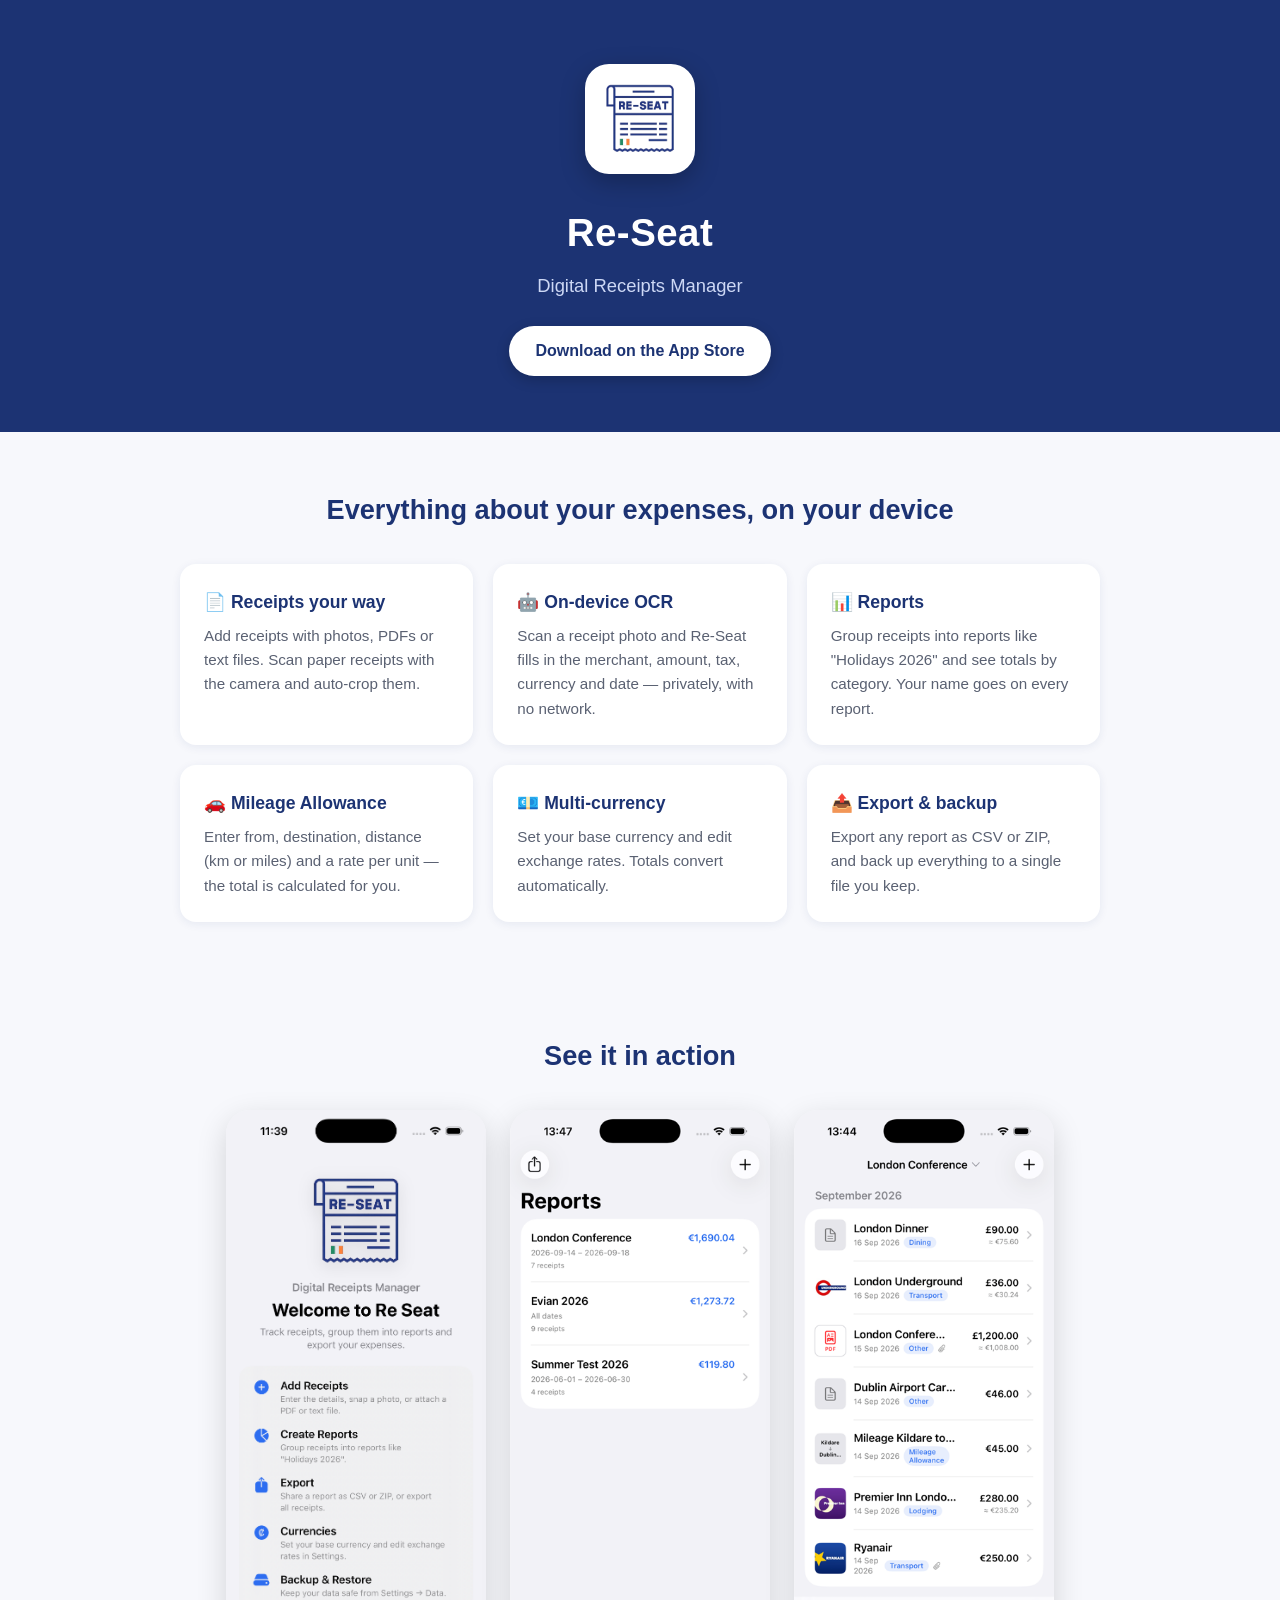
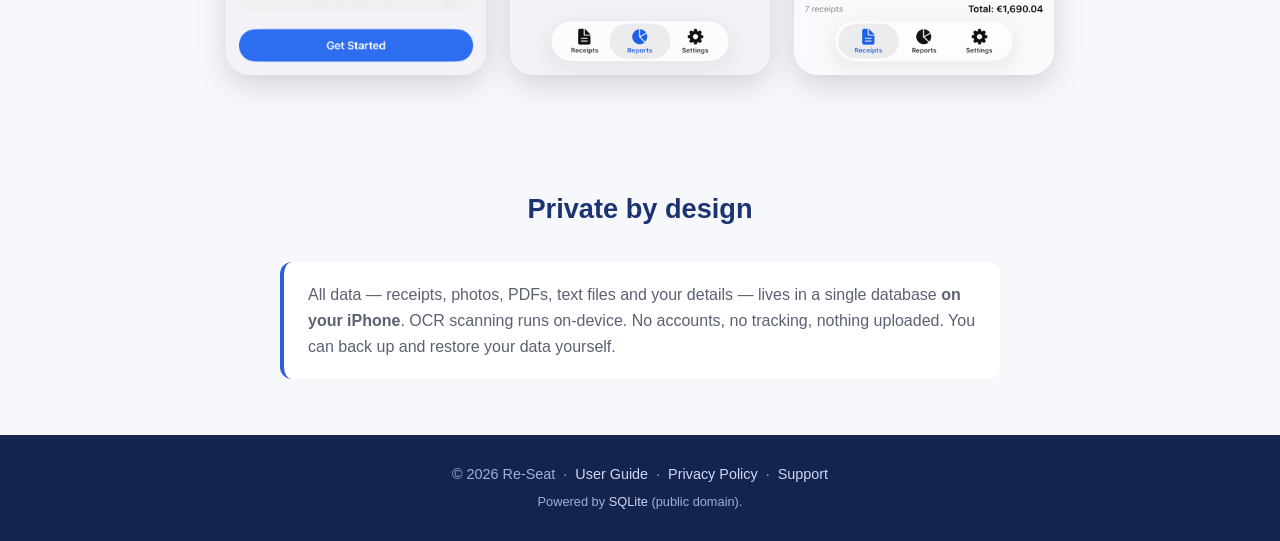
==== index.html @ e11b7a3d "Add SQLite acknowledgment" ====
<!DOCTYPE html>
<html lang="en">
<head>
  <meta charset="UTF-8">
  <meta name="viewport" content="width=device-width, initial-scale=1.0">
  <title>Re-Seat — Digital Receipts Manager</title>
  <meta name="description" content="Re-Seat is a private expense tracker. Store receipts with photos, PDFs and text files, group them into reports, track mileage, and export as CSV or ZIP. Everything stays on your device.">
  <link rel="stylesheet" href="assets/style.css">
</head>
<body>

<header>
  <div class="container">
    <img class="logo" src="assets/logo.png" alt="Re-Seat logo">
    <h1>Re-Seat</h1>
    <p class="tagline">Digital Receipts Manager</p>
    <a class="appstore" href="#">Download on the App Store</a>
  </div>
</header>

<section>
  <div class="container">
    <h2>Everything about your expenses, on your device</h2>
    <div class="features">
      <div class="feature">
        <h3>📄 Receipts your way</h3>
        <p>Add receipts with photos, PDFs or text files. Scan paper receipts with the camera and auto-crop them.</p>
      </div>
      <div class="feature">
        <h3>🤖 On-device OCR</h3>
        <p>Scan a receipt photo and Re-Seat fills in the merchant, amount, tax, currency and date — privately, with no network.</p>
      </div>
      <div class="feature">
        <h3>📊 Reports</h3>
        <p>Group receipts into reports like "Holidays 2026" and see totals by category. Your name goes on every report.</p>
      </div>
      <div class="feature">
        <h3>🚗 Mileage Allowance</h3>
        <p>Enter from, destination, distance (km or miles) and a rate per unit — the total is calculated for you.</p>
      </div>
      <div class="feature">
        <h3>💶 Multi-currency</h3>
        <p>Set your base currency and edit exchange rates. Totals convert automatically.</p>
      </div>
      <div class="feature">
        <h3>📤 Export &amp; backup</h3>
        <p>Export any report as CSV or ZIP, and back up everything to a single file you keep.</p>
      </div>
    </div>
  </div>
</section>

<section>
  <div class="container">
    <h2>See it in action</h2>
    <div class="screenshots">
      <img src="assets/screenshot-welcome.png" alt="Re-Seat welcome screen">
      <img src="assets/screenshot-receipts.png" alt="Re-Seat receipts list">
      <img src="assets/screenshot-third.png" alt="Re-Seat receipt details">
    </div>
  </div>
</section>

<section>
  <div class="container">
    <h2>Private by design</h2>
    <div class="privacynote">
      All data — receipts, photos, PDFs, text files and your details — lives in a single database
      <strong>on your iPhone</strong>. OCR scanning runs on-device. No accounts, no tracking,
      nothing uploaded. You can back up and restore your data yourself.
    </div>
  </div>
</section>

<footer>
  <div class="container">
    <p>&copy; 2026 Re-Seat &nbsp;·&nbsp; <a href="guide.html">User Guide</a> &nbsp;·&nbsp; <a href="privacy.html">Privacy Policy</a> &nbsp;·&nbsp; <a href="support.html">Support</a></p>
    <p style="margin-top:6px; font-size:.8rem;">Powered by <a href="https://sqlite.org">SQLite</a> (public domain).</p>
  </div>
</footer>

</body>
</html>
---- assets/style.css ----
:root {
  --navy: #1c3373;
  --navy-dark: #14244f;
  --accent: #2d5fd9;
  --bg: #f7f8fc;
  --text: #1c2130;
  --muted: #5a6172;
  --card: #ffffff;
}

* { margin: 0; padding: 0; box-sizing: border-box; }

body {
  font-family: -apple-system, BlinkMacSystemFont, "Segoe UI", Roboto, Helvetica, Arial, sans-serif;
  color: var(--text);
  background: var(--bg);
  line-height: 1.6;
}

a { color: var(--accent); text-decoration: none; }
a:hover { text-decoration: underline; }

.container { max-width: 960px; margin: 0 auto; padding: 0 20px; }

/* Header */
header {
  background: var(--navy);
  color: #fff;
  padding: 64px 0 56px;
  text-align: center;
}
header img.logo {
  width: 110px;
  height: 110px;
  border-radius: 24px;
  background: #ffffff;
  padding: 10px;
  box-shadow: 0 8px 24px rgba(0,0,0,.25);
  margin-bottom: 20px;
}
header h1 { font-size: 2.4rem; letter-spacing: .5px; }
header .tagline {
  margin-top: 8px;
  font-size: 1.15rem;
  color: #cdd8f5;
}
header .appstore {
  display: inline-block;
  margin-top: 26px;
  background: #fff;
  color: var(--navy);
  font-weight: 600;
  padding: 12px 26px;
  border-radius: 999px;
  box-shadow: 0 4px 14px rgba(0,0,0,.2);
}
header .appstore:hover { text-decoration: none; background: #eaf0ff; }

/* Sections */
section { padding: 56px 0; }
section h2 {
  text-align: center;
  font-size: 1.7rem;
  color: var(--navy);
  margin-bottom: 32px;
}

.features {
  display: grid;
  grid-template-columns: repeat(auto-fit, minmax(260px, 1fr));
  gap: 20px;
}
.feature {
  background: var(--card);
  border-radius: 16px;
  padding: 24px;
  box-shadow: 0 2px 10px rgba(28,51,115,.08);
}
.feature h3 { color: var(--navy); margin-bottom: 8px; font-size: 1.1rem; }
.feature p { color: var(--muted); font-size: .95rem; }

.screenshots {
  display: flex;
  flex-wrap: wrap;
  gap: 24px;
  justify-content: center;
}
.screenshots img {
  width: 260px;
  border-radius: 24px;
  box-shadow: 0 10px 30px rgba(0,0,0,.15);
}

.privacynote {
  background: var(--card);
  border-left: 4px solid var(--accent);
  border-radius: 12px;
  padding: 20px 24px;
  max-width: 720px;
  margin: 0 auto;
  color: var(--muted);
}

/* Footer */
footer {
  background: var(--navy-dark);
  color: #9fb0d8;
  text-align: center;
  padding: 28px 0;
  font-size: .9rem;
}
footer a { color: #cdd8f5; }

/* Simple pages (privacy / support) */
.page { padding: 48px 0 64px; }
.page .card {
  background: var(--card);
  border-radius: 16px;
  padding: 32px;
  box-shadow: 0 2px 10px rgba(28,51,115,.08);
}
.page h1 { color: var(--navy); margin-bottom: 16px; }
.page h2 { color: var(--navy); text-align: left; margin: 24px 0 10px; font-size: 1.25rem; }
.page p, .page li { color: var(--muted); margin-bottom: 10px; }
.page ul { padding-left: 22px; }
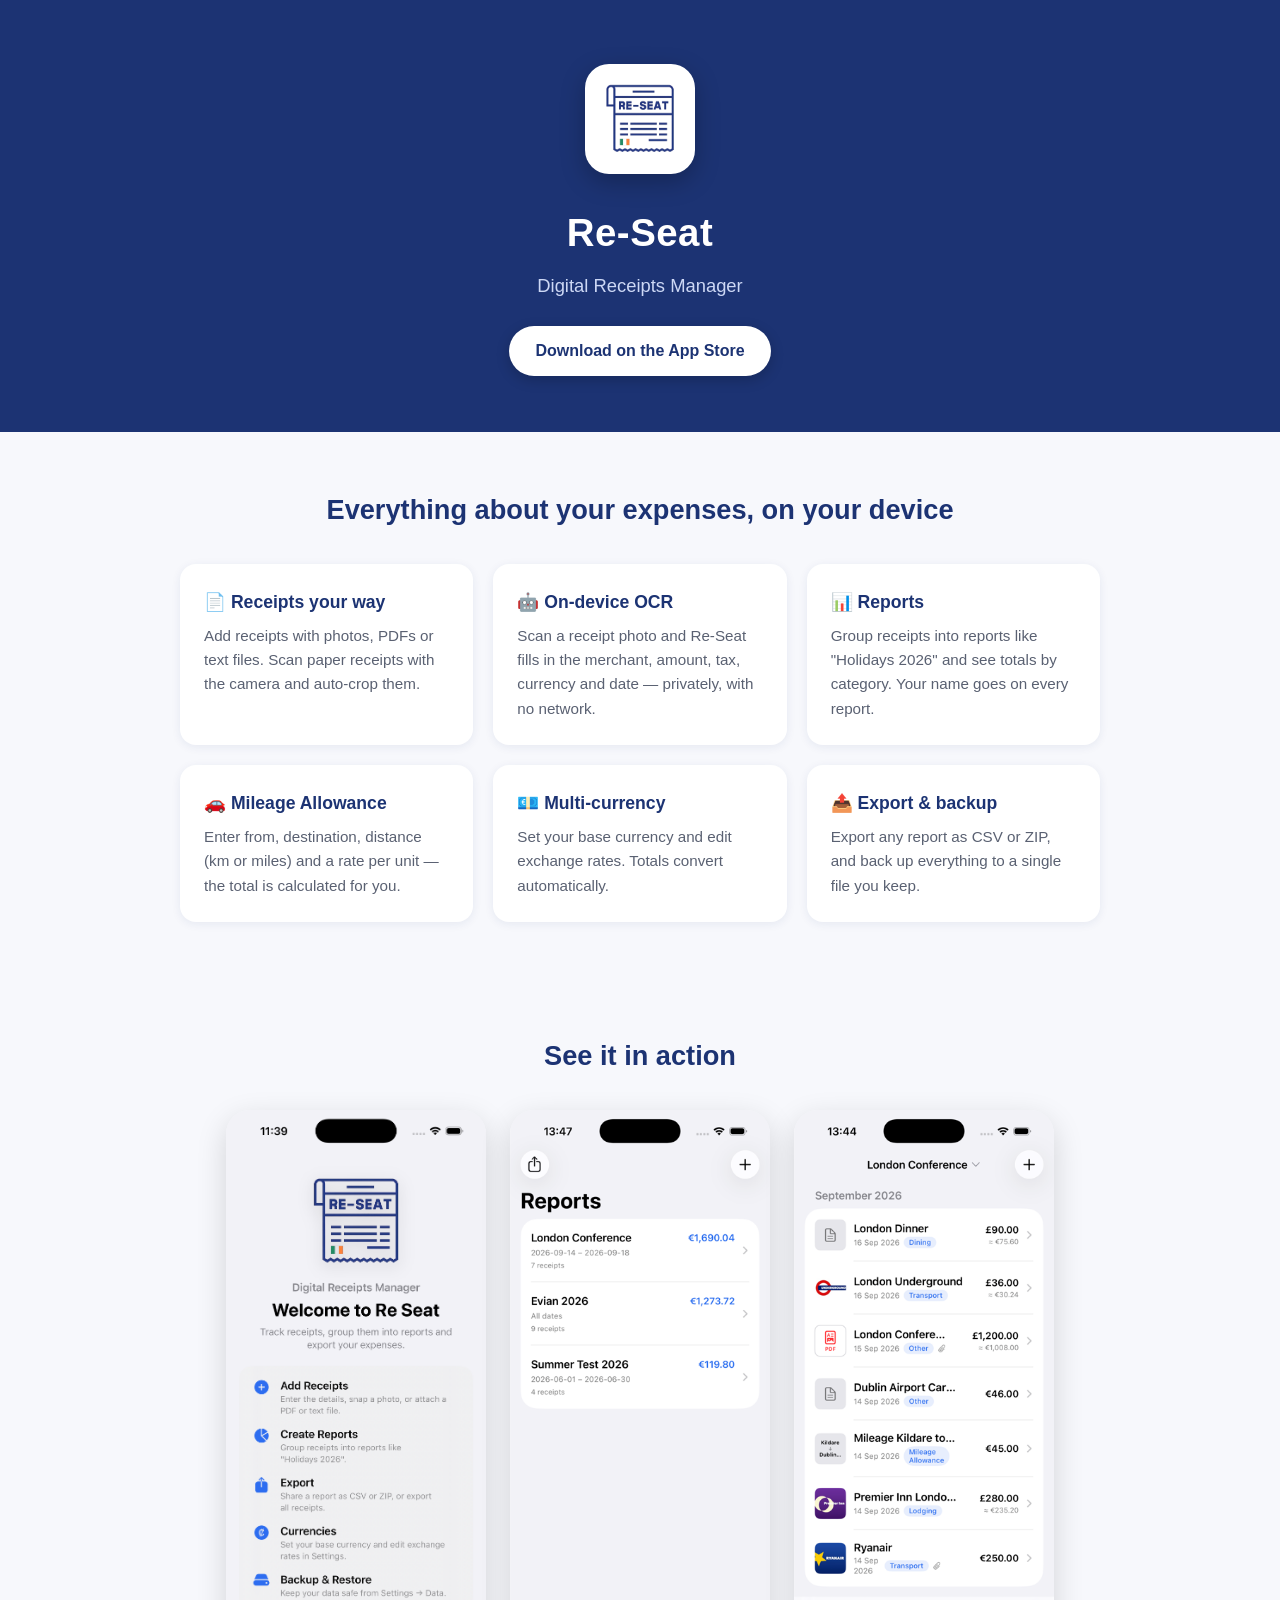
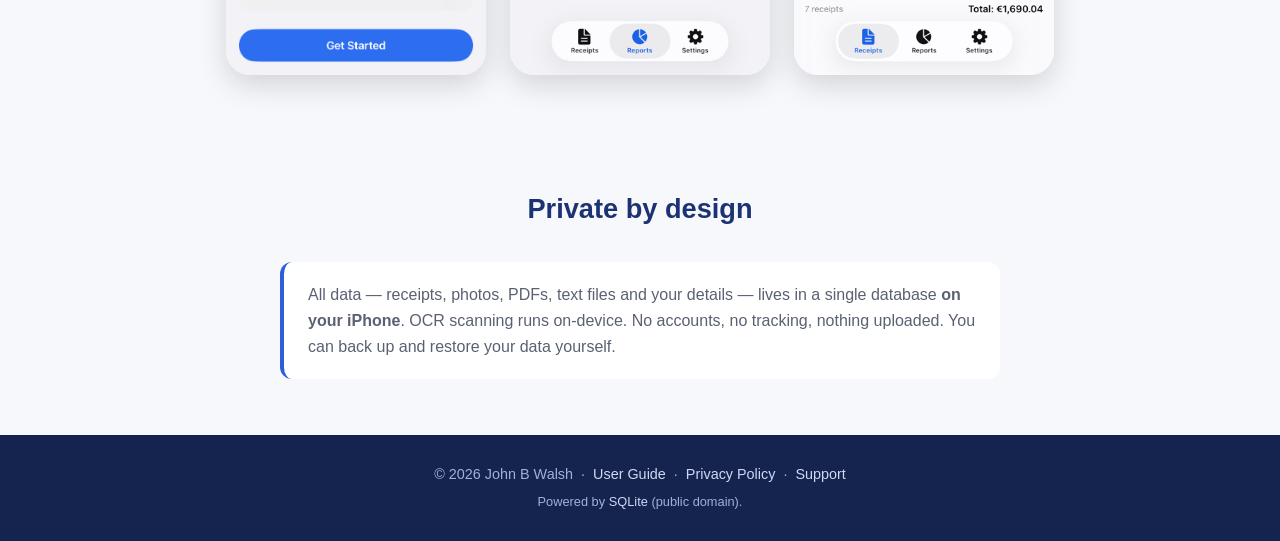
==== commit 90ba519e: "Copyright John B Walsh on website footer" ====
--- a/index.html
+++ b/index.html
@@ -74,7 +74,7 @@
 
 <footer>
   <div class="container">
-    <p>&copy; 2026 Re-Seat &nbsp;·&nbsp; <a href="guide.html">User Guide</a> &nbsp;·&nbsp; <a href="privacy.html">Privacy Policy</a> &nbsp;·&nbsp; <a href="support.html">Support</a></p>
+    <p>&copy; 2026 John B Walsh &nbsp;·&nbsp; <a href="guide.html">User Guide</a> &nbsp;·&nbsp; <a href="privacy.html">Privacy Policy</a> &nbsp;·&nbsp; <a href="support.html">Support</a></p>
     <p style="margin-top:6px; font-size:.8rem;">Powered by <a href="https://sqlite.org">SQLite</a> (public domain).</p>
   </div>
 </footer>
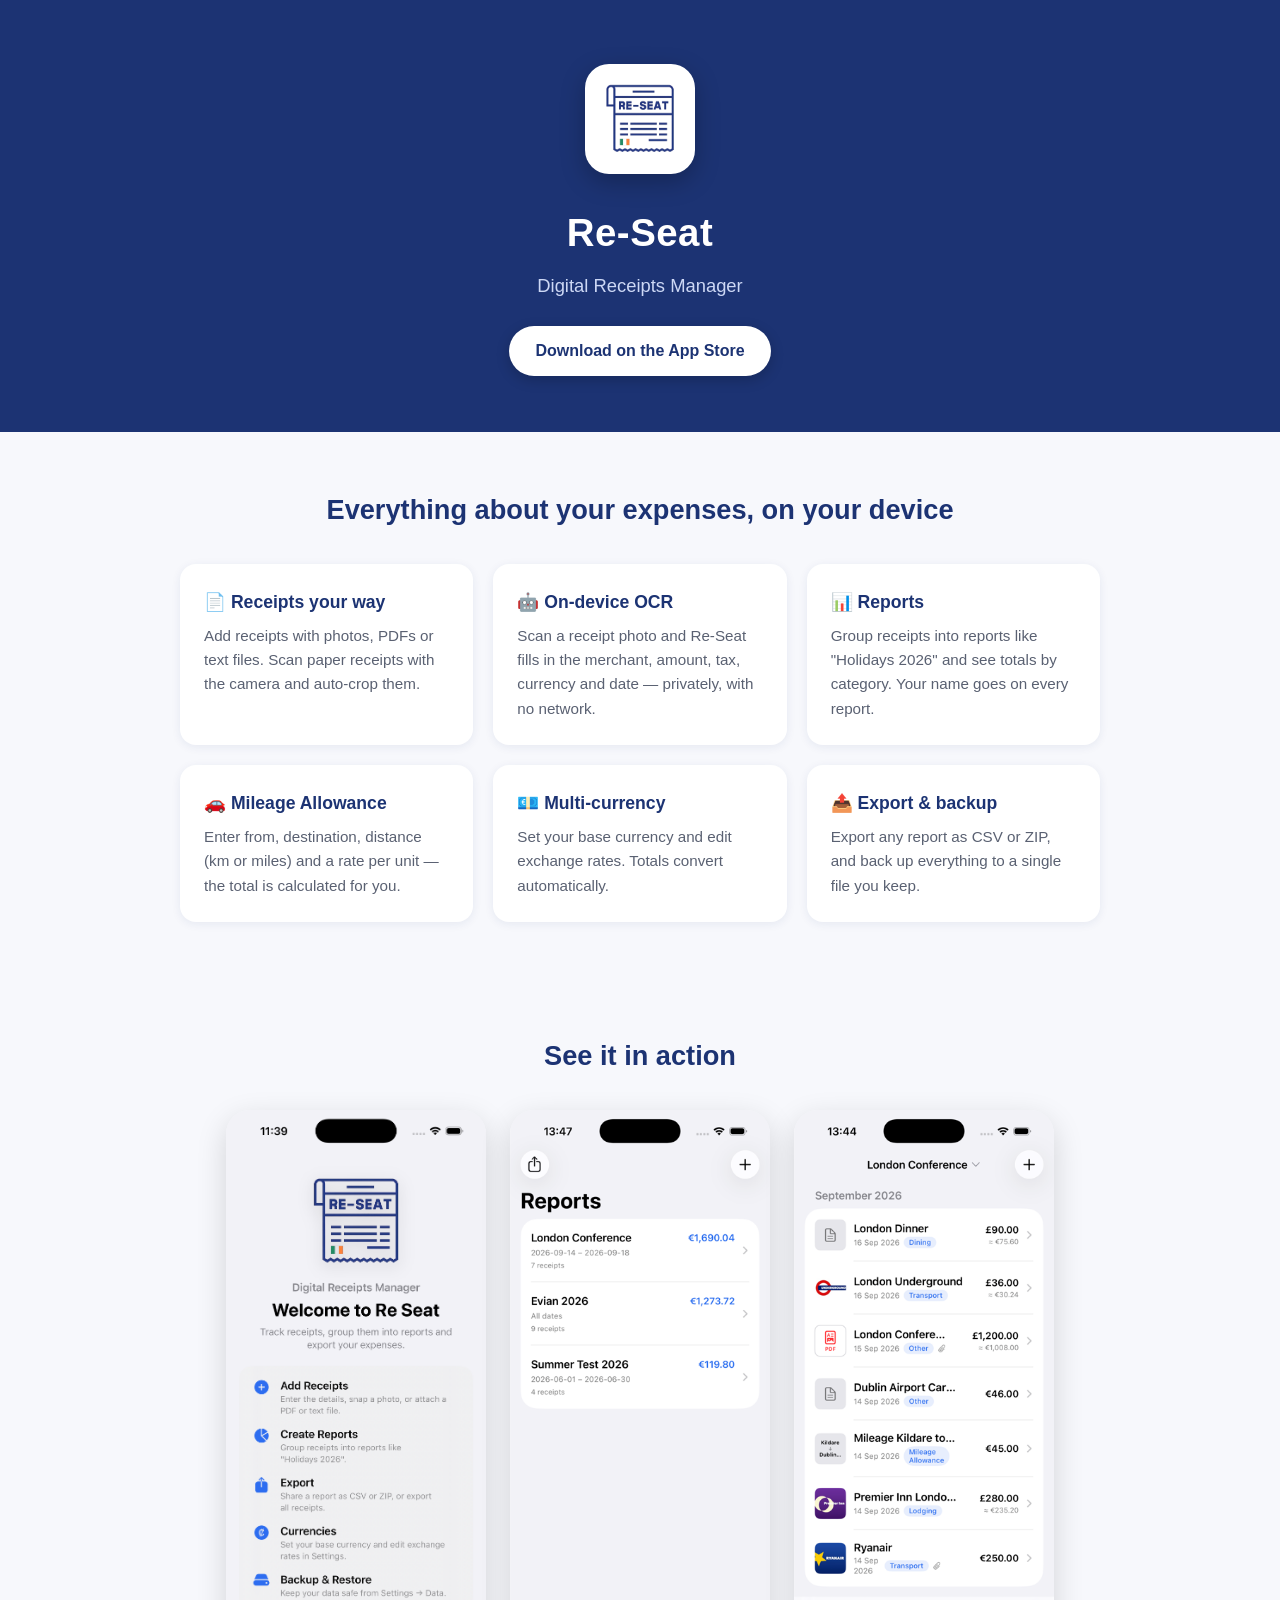
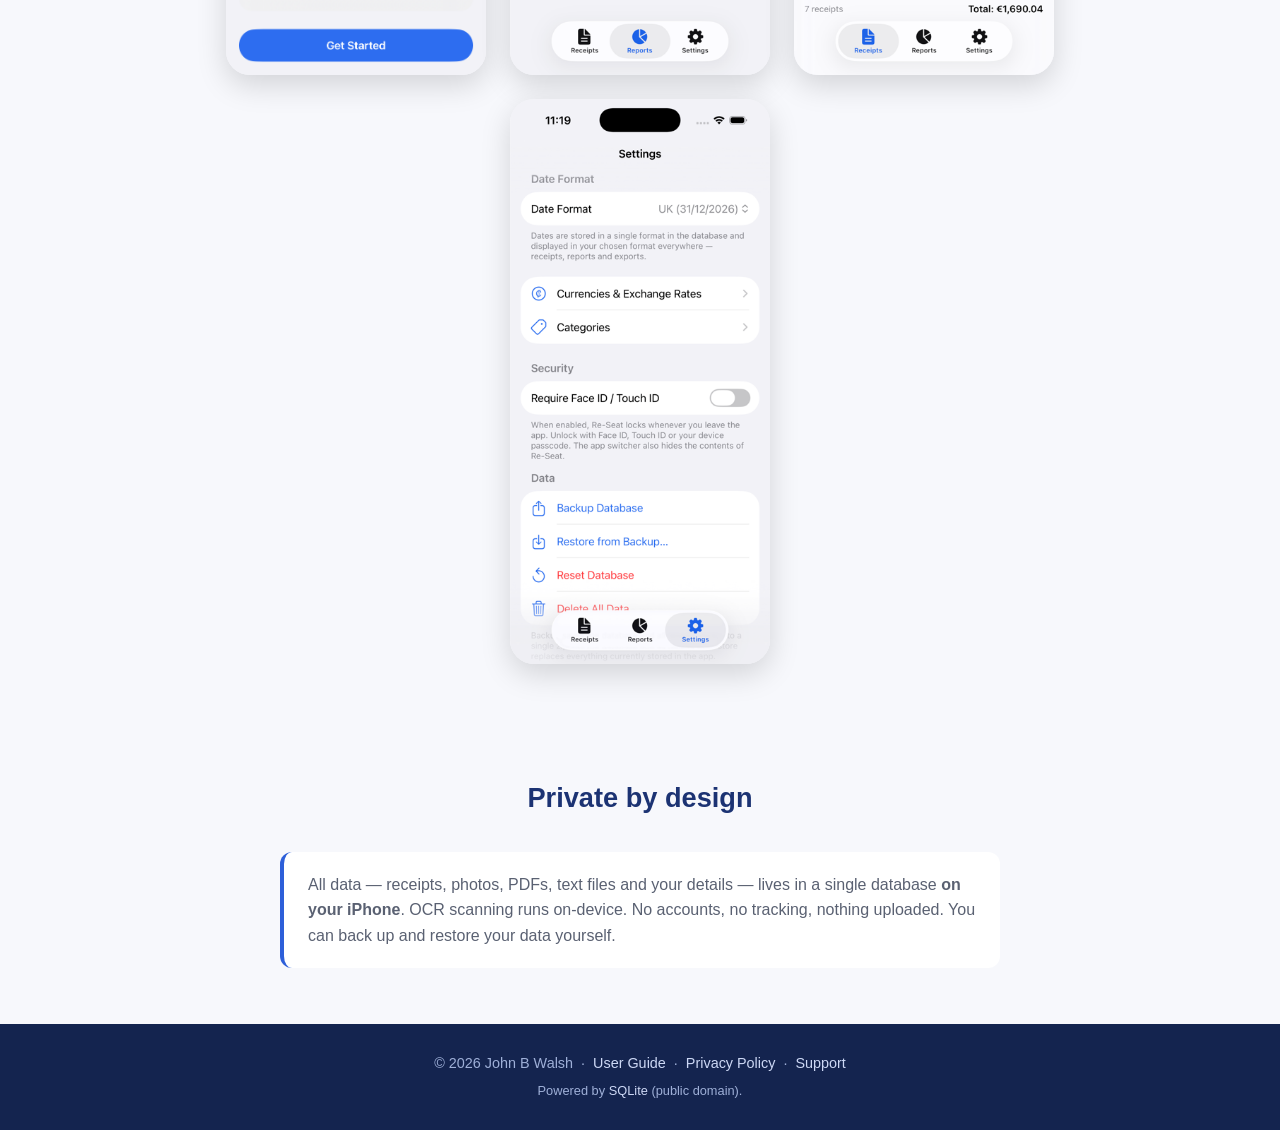
==== commit d6b30da7: "Add fourth screenshot to website" ====
--- a/index.html
+++ b/index.html
@@ -57,6 +57,7 @@
       <img src="assets/screenshot-welcome.png" alt="Re-Seat welcome screen">
       <img src="assets/screenshot-receipts.png" alt="Re-Seat receipts list">
       <img src="assets/screenshot-third.png" alt="Re-Seat receipt details">
+      <img src="assets/screenshot-fourth.png" alt="Re-Seat screen">
     </div>
   </div>
 </section>
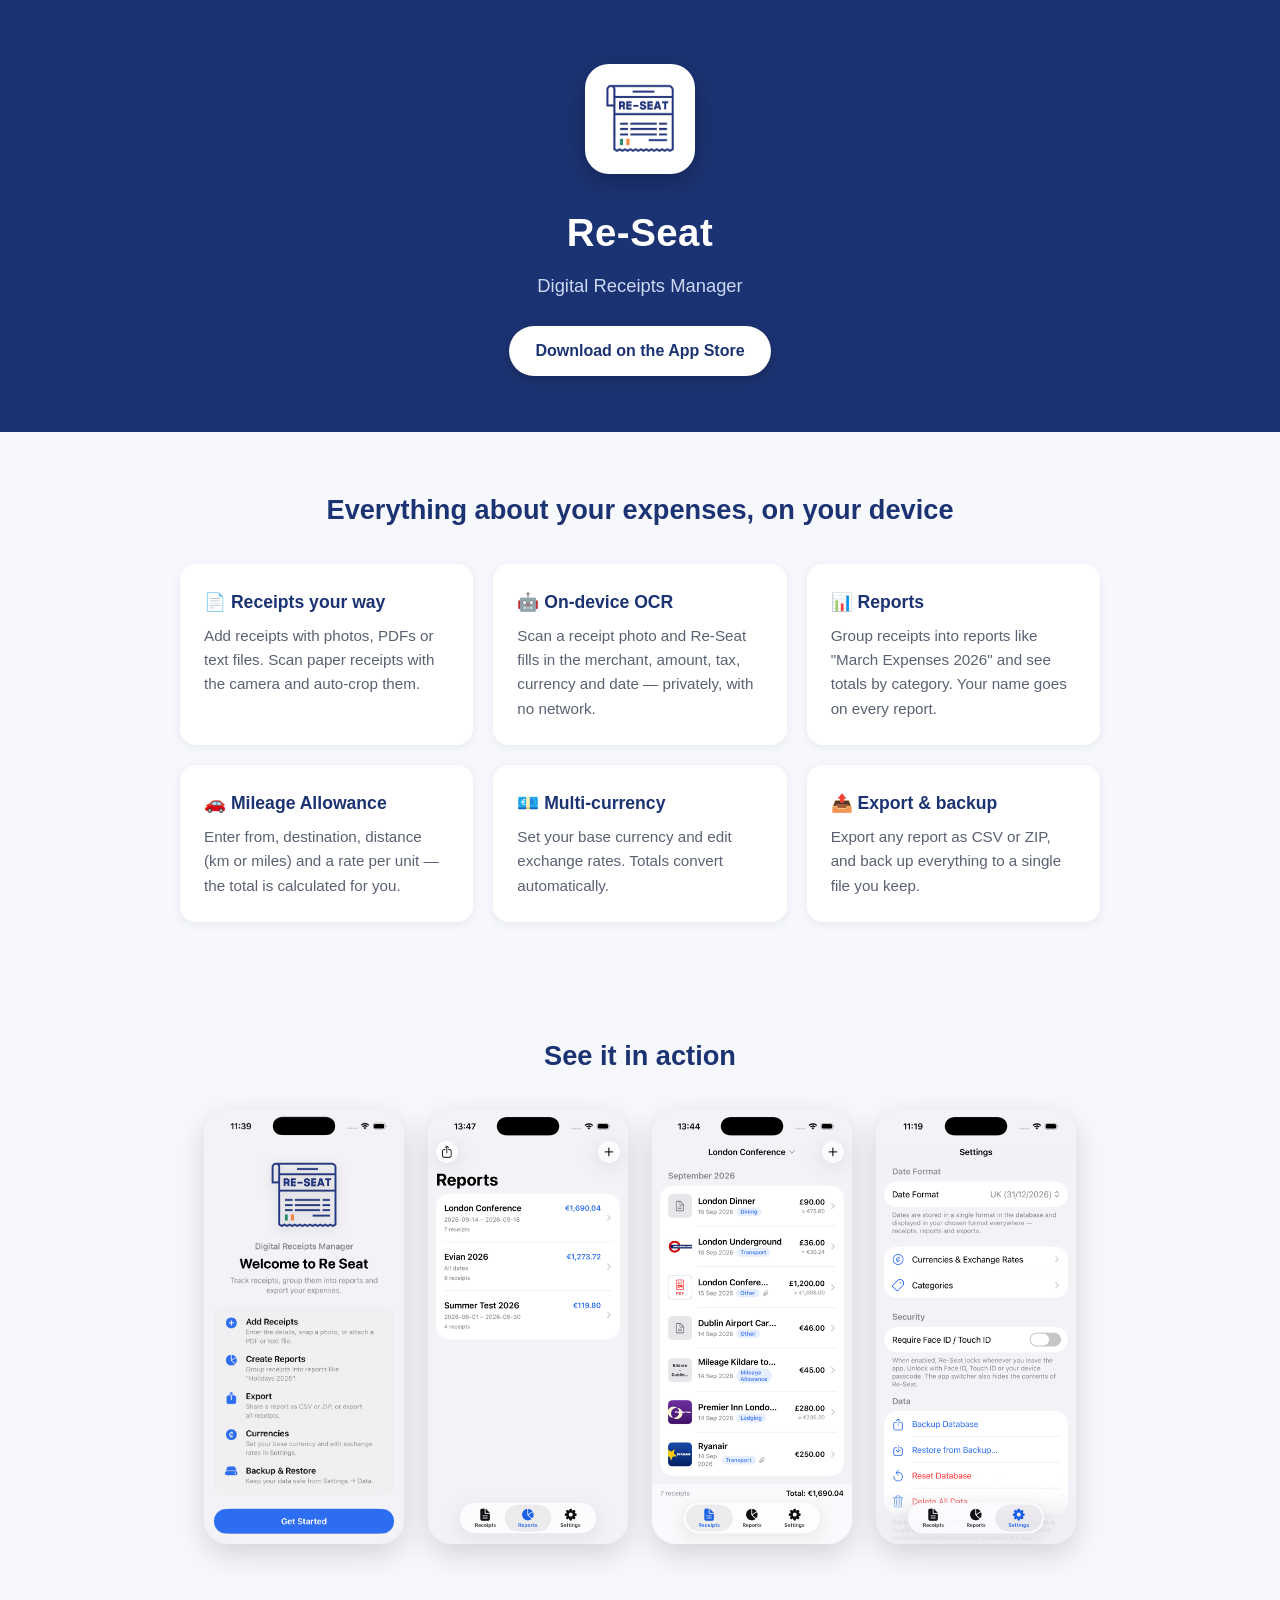
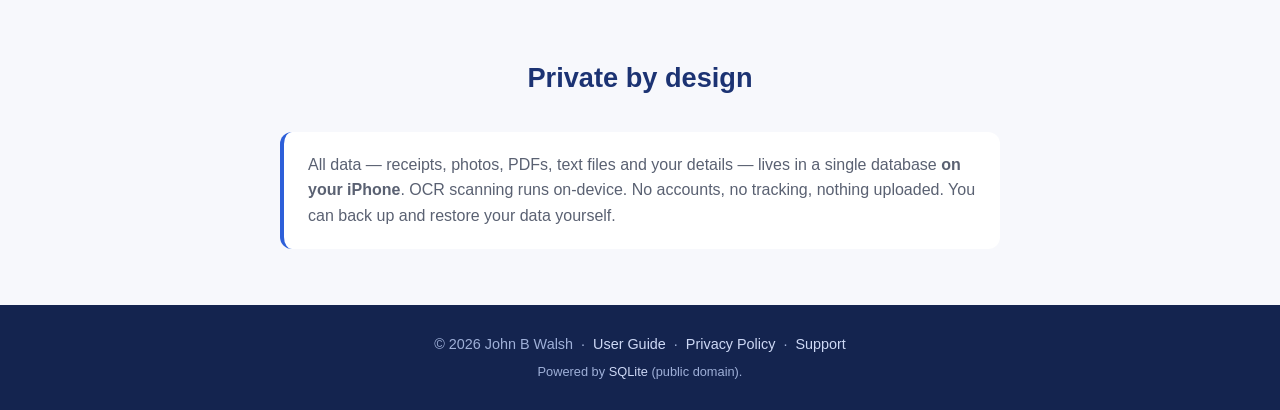
==== commit e036d314: "Update report example on website" ====
--- a/index.html
+++ b/index.html
@@ -32,7 +32,7 @@
       </div>
       <div class="feature">
         <h3>📊 Reports</h3>
-        <p>Group receipts into reports like "Holidays 2026" and see totals by category. Your name goes on every report.</p>
+        <p>Group receipts into reports like "March Expenses 2026" and see totals by category. Your name goes on every report.</p>
       </div>
       <div class="feature">
         <h3>🚗 Mileage Allowance</h3>
--- a/assets/style.css
+++ b/assets/style.css
@@ -86,7 +86,7 @@
   justify-content: center;
 }
 .screenshots img {
-  width: 260px;
+  width: 200px;
   border-radius: 24px;
   box-shadow: 0 10px 30px rgba(0,0,0,.15);
 }
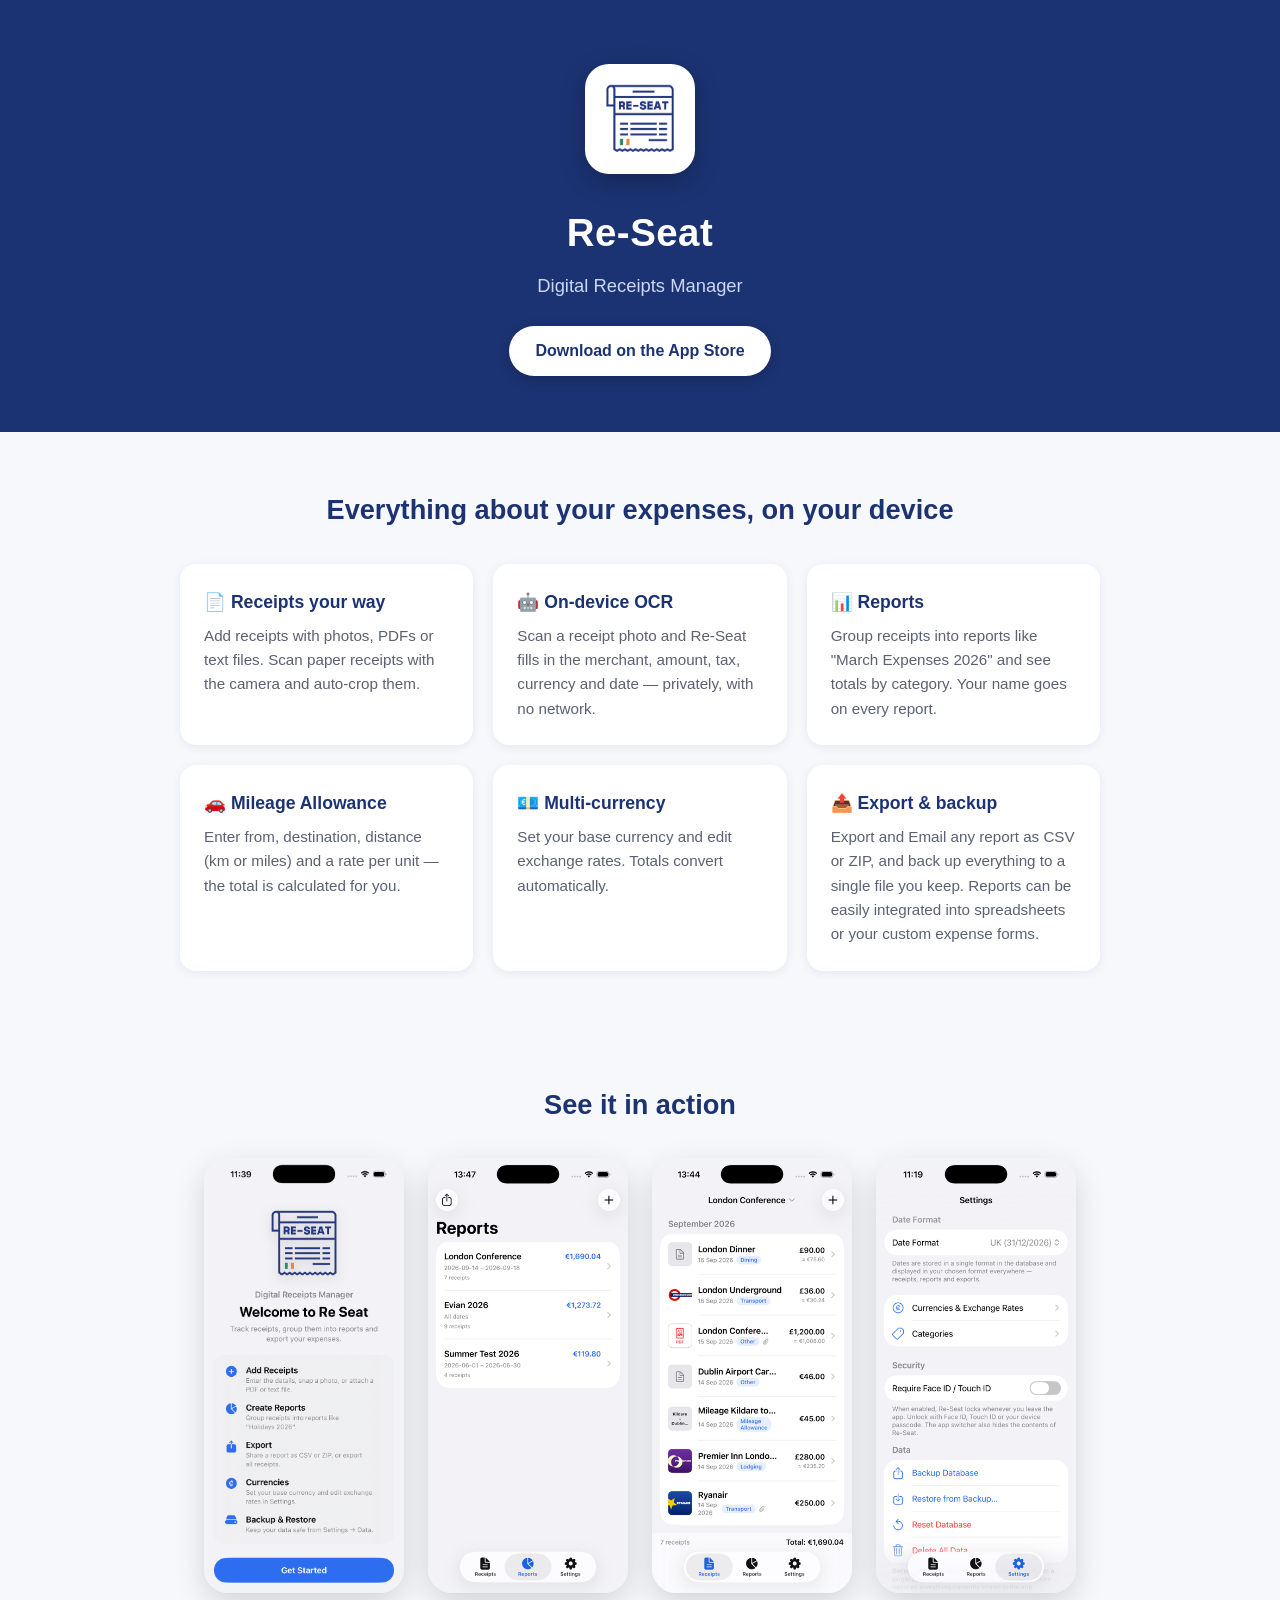
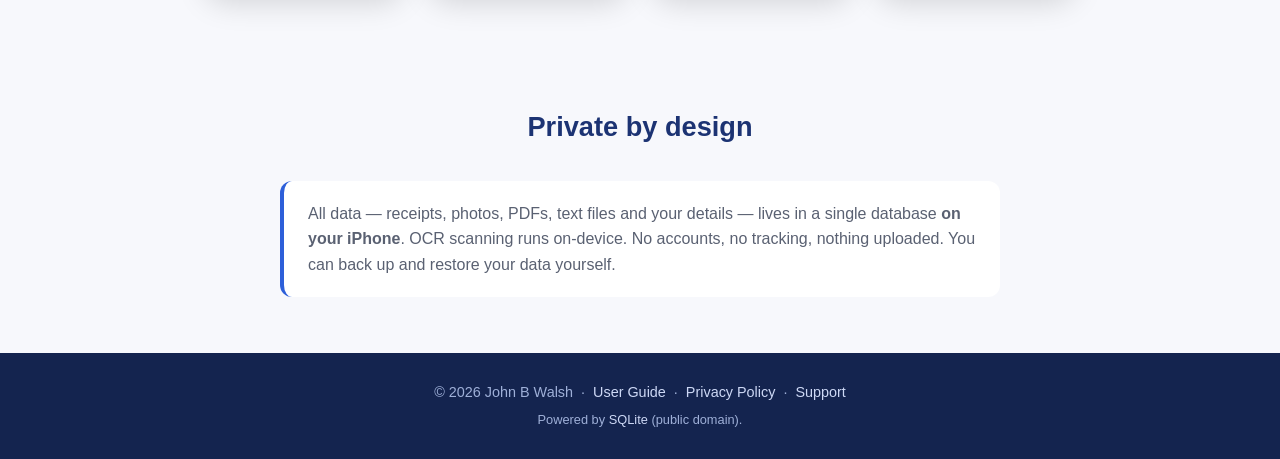
==== commit 4d53e676: "Update export feature copy on website" ====
--- a/index.html
+++ b/index.html
@@ -44,7 +44,7 @@
       </div>
       <div class="feature">
         <h3>📤 Export &amp; backup</h3>
-        <p>Export any report as CSV or ZIP, and back up everything to a single file you keep.</p>
+        <p>Export and Email any report as CSV or ZIP, and back up everything to a single file you keep. Reports can be easily integrated into spreadsheets or your custom expense forms.</p>
       </div>
     </div>
   </div>
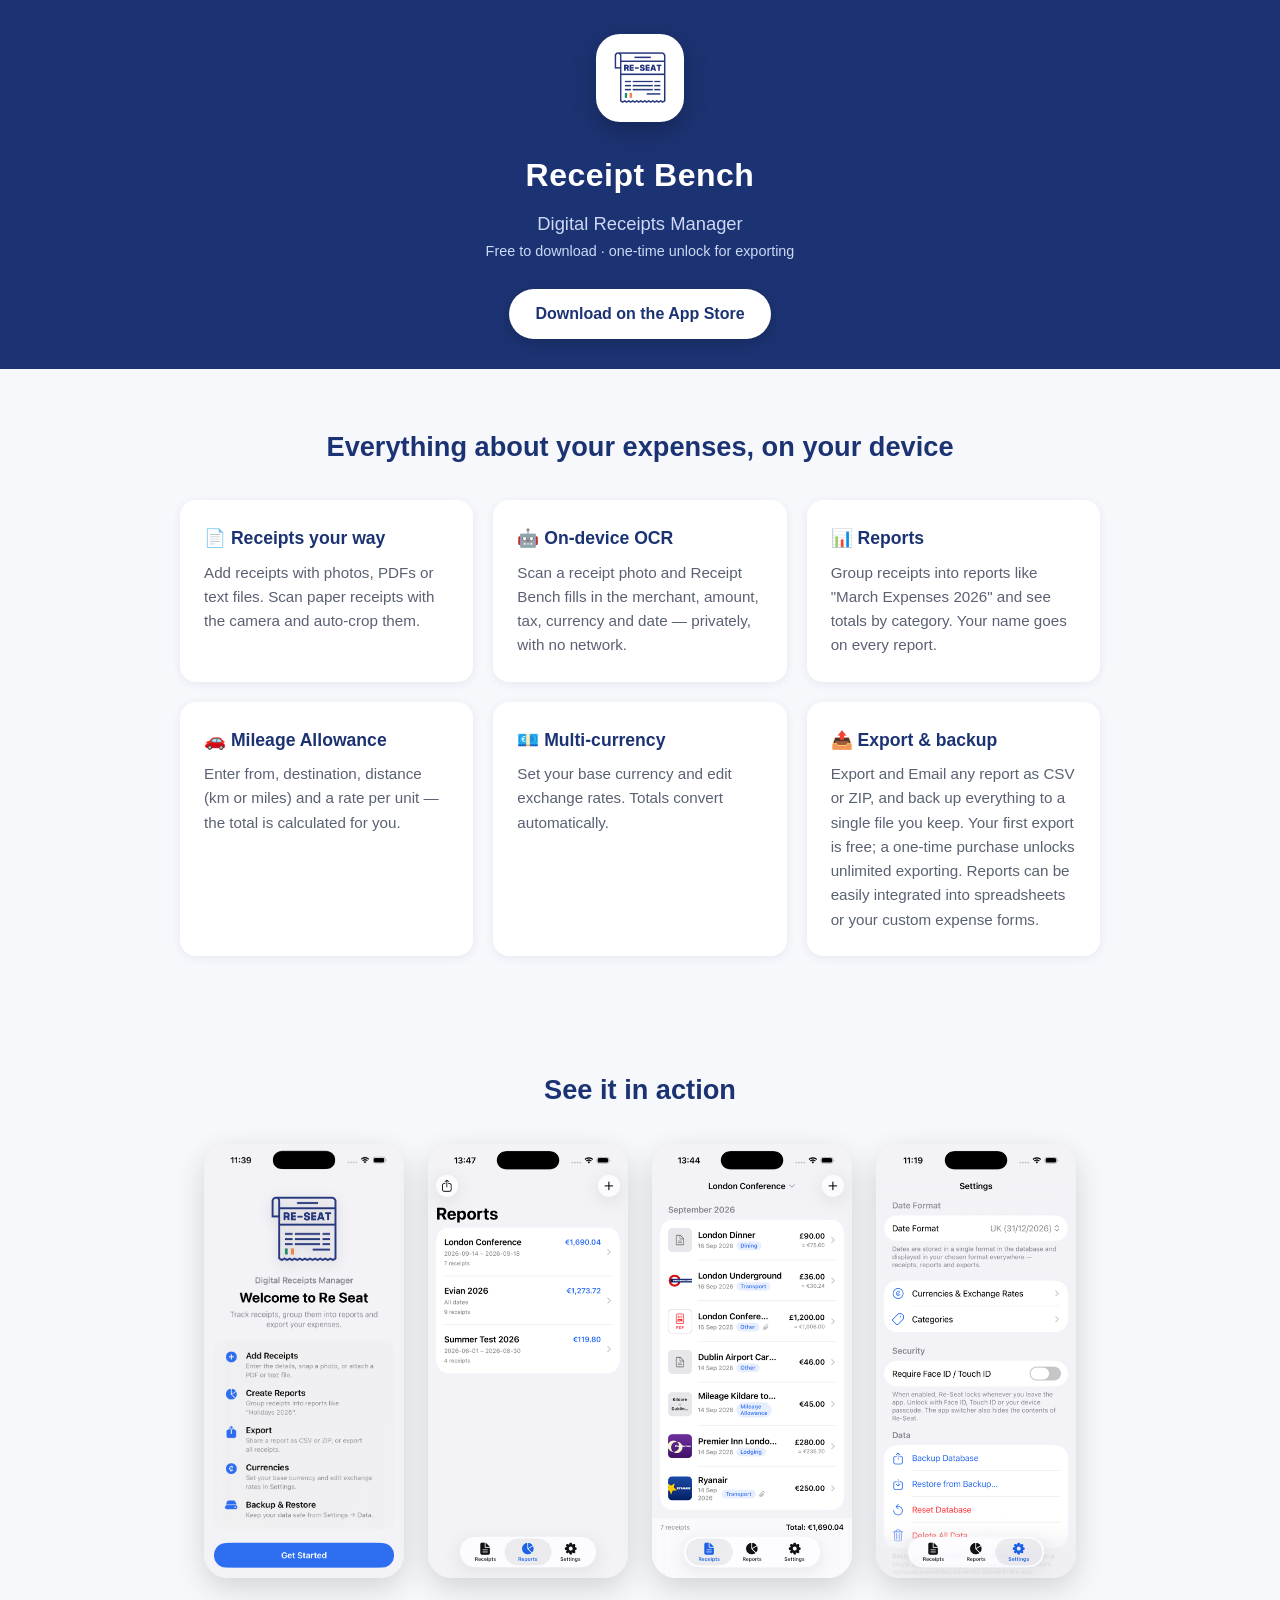
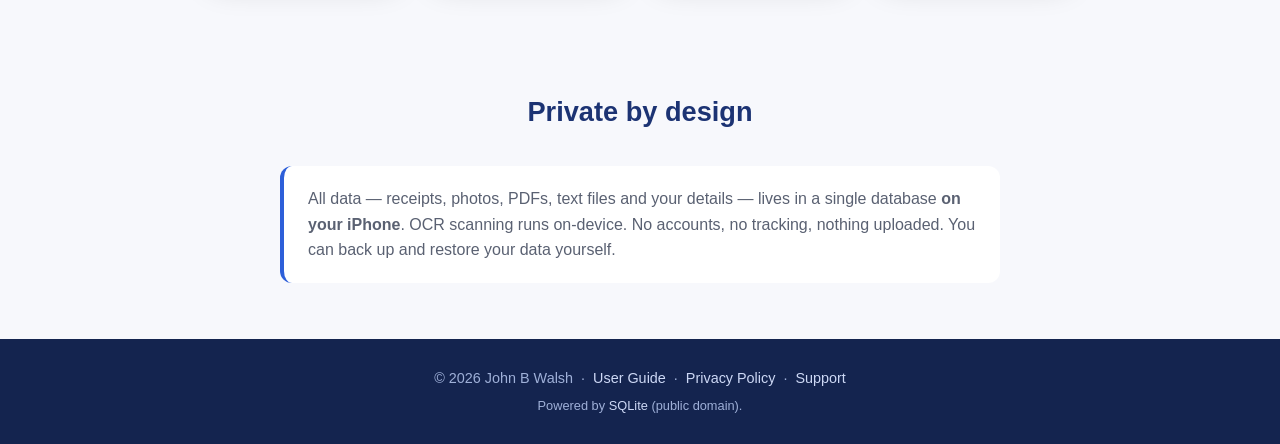
==== commit 8bbe2324: "Rename to Receipt Bench; update guide and pricing copy for v1.8" ====
--- a/index.html
+++ b/index.html
@@ -3,17 +3,18 @@
 <head>
   <meta charset="UTF-8">
   <meta name="viewport" content="width=device-width, initial-scale=1.0">
-  <title>Re-Seat — Digital Receipts Manager</title>
-  <meta name="description" content="Re-Seat is a private expense tracker. Store receipts with photos, PDFs and text files, group them into reports, track mileage, and export as CSV or ZIP. Everything stays on your device.">
+  <title>Receipt Bench — Digital Receipts Manager</title>
+  <meta name="description" content="Receipt Bench is a private expense tracker. Store receipts with photos, PDFs and text files, group them into reports, track mileage, and export as CSV or ZIP. Everything stays on your device.">
   <link rel="stylesheet" href="assets/style.css">
 </head>
 <body>
 
 <header>
   <div class="container">
-    <img class="logo" src="assets/logo.png" alt="Re-Seat logo">
-    <h1>Re-Seat</h1>
+    <img class="logo" src="assets/logo.png" alt="Receipt Bench logo">
+    <h1>Receipt Bench</h1>
     <p class="tagline">Digital Receipts Manager</p>
+    <p class="tagline" style="font-size:.9rem; margin-top:2px;">Free to download · one-time unlock for exporting</p>
     <a class="appstore" href="#">Download on the App Store</a>
   </div>
 </header>
@@ -28,7 +29,7 @@
       </div>
       <div class="feature">
         <h3>🤖 On-device OCR</h3>
-        <p>Scan a receipt photo and Re-Seat fills in the merchant, amount, tax, currency and date — privately, with no network.</p>
+        <p>Scan a receipt photo and Receipt Bench fills in the merchant, amount, tax, currency and date — privately, with no network.</p>
       </div>
       <div class="feature">
         <h3>📊 Reports</h3>
@@ -44,7 +45,7 @@
       </div>
       <div class="feature">
         <h3>📤 Export &amp; backup</h3>
-        <p>Export and Email any report as CSV or ZIP, and back up everything to a single file you keep. Reports can be easily integrated into spreadsheets or your custom expense forms.</p>
+        <p>Export and Email any report as CSV or ZIP, and back up everything to a single file you keep. Your first export is free; a one-time purchase unlocks unlimited exporting. Reports can be easily integrated into spreadsheets or your custom expense forms.</p>
       </div>
     </div>
   </div>
@@ -54,10 +55,10 @@
   <div class="container">
     <h2>See it in action</h2>
     <div class="screenshots">
-      <img src="assets/screenshot-welcome.png" alt="Re-Seat welcome screen">
-      <img src="assets/screenshot-receipts.png" alt="Re-Seat receipts list">
-      <img src="assets/screenshot-third.png" alt="Re-Seat receipt details">
-      <img src="assets/screenshot-fourth.png" alt="Re-Seat screen">
+      <img src="assets/screenshot-welcome.png" alt="Receipt Bench welcome screen">
+      <img src="assets/screenshot-receipts.png" alt="Receipt Bench receipts list">
+      <img src="assets/screenshot-third.png" alt="Receipt Bench receipt details">
+      <img src="assets/screenshot-fourth.png" alt="Receipt Bench screen">
     </div>
   </div>
 </section>
--- a/assets/style.css
+++ b/assets/style.css
@@ -26,19 +26,19 @@
 header {
   background: var(--navy);
   color: #fff;
-  padding: 64px 0 56px;
+  padding: 34px 0 30px;
   text-align: center;
 }
 header img.logo {
-  width: 110px;
-  height: 110px;
+  width: 88px;
+  height: 88px;
   border-radius: 24px;
   background: #ffffff;
   padding: 10px;
   box-shadow: 0 8px 24px rgba(0,0,0,.25);
   margin-bottom: 20px;
 }
-header h1 { font-size: 2.4rem; letter-spacing: .5px; }
+header h1 { font-size: 2rem; letter-spacing: .5px; }
 header .tagline {
   margin-top: 8px;
   font-size: 1.15rem;
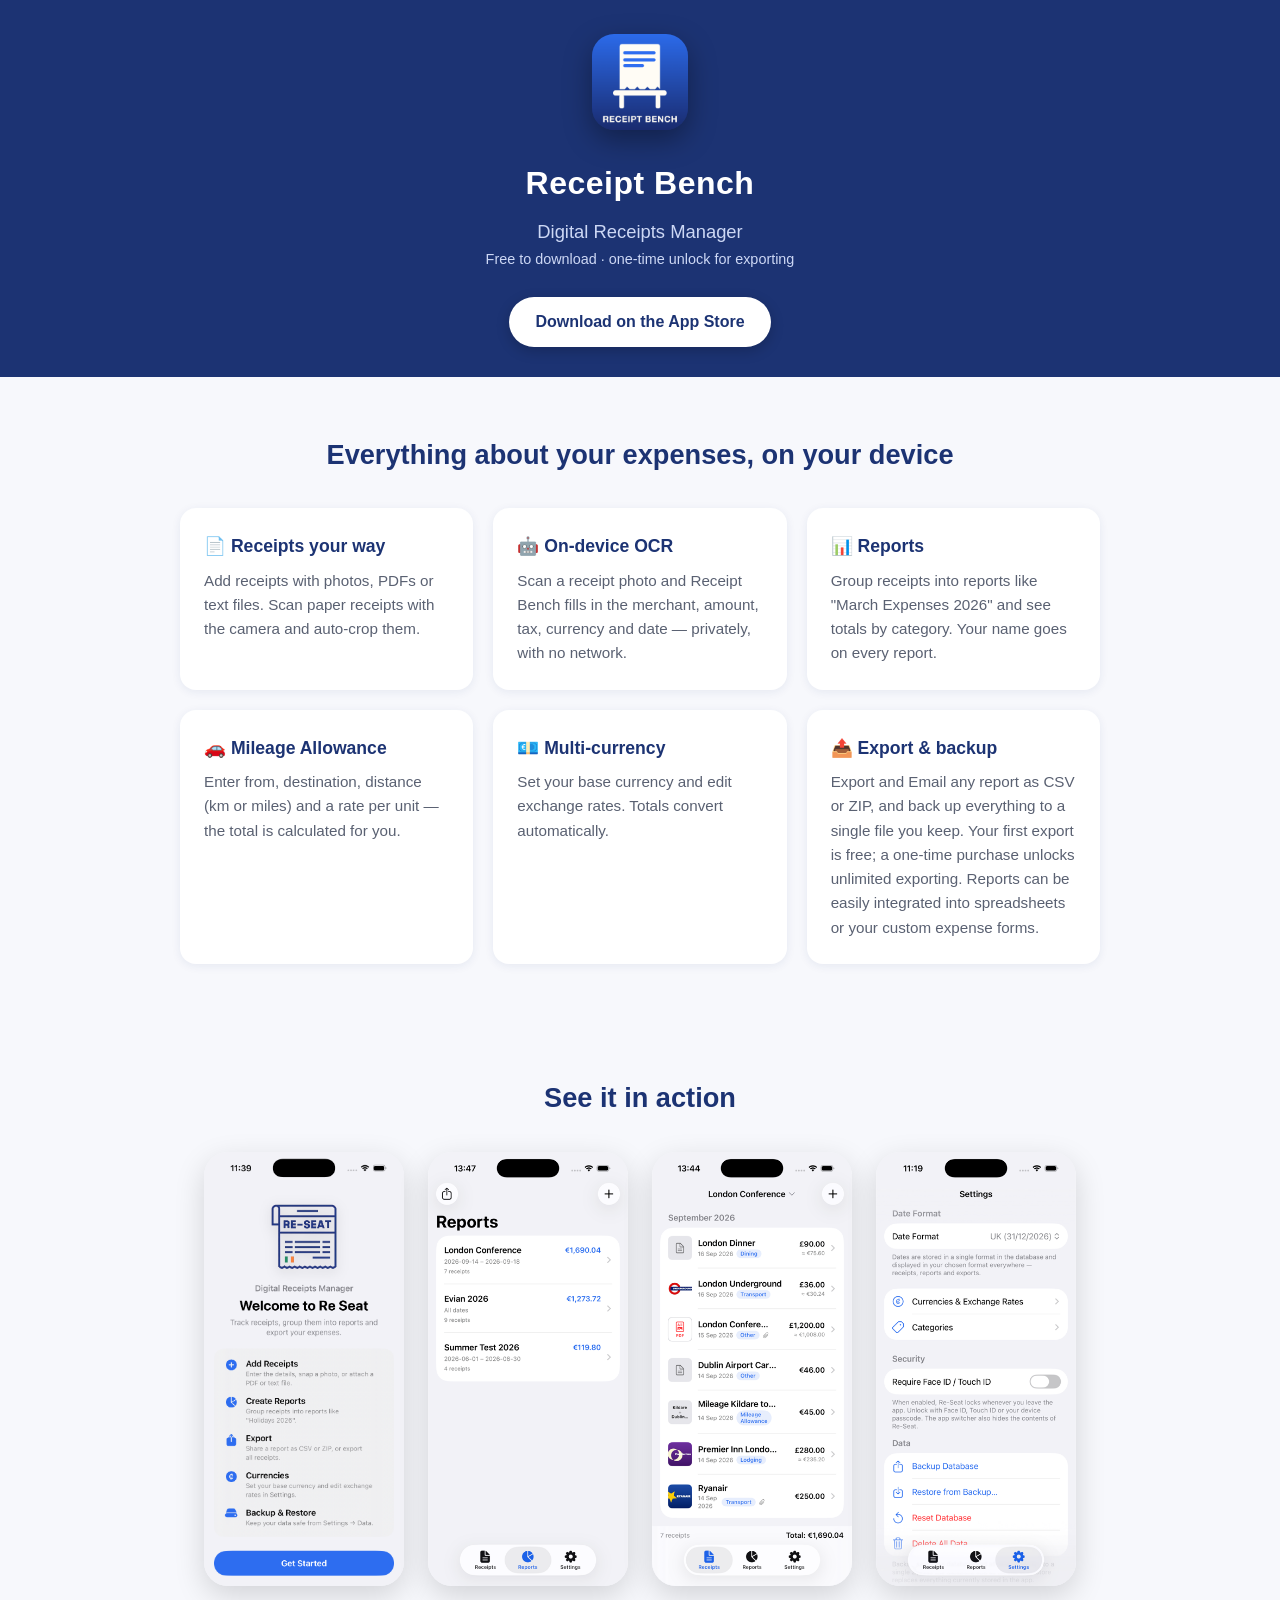
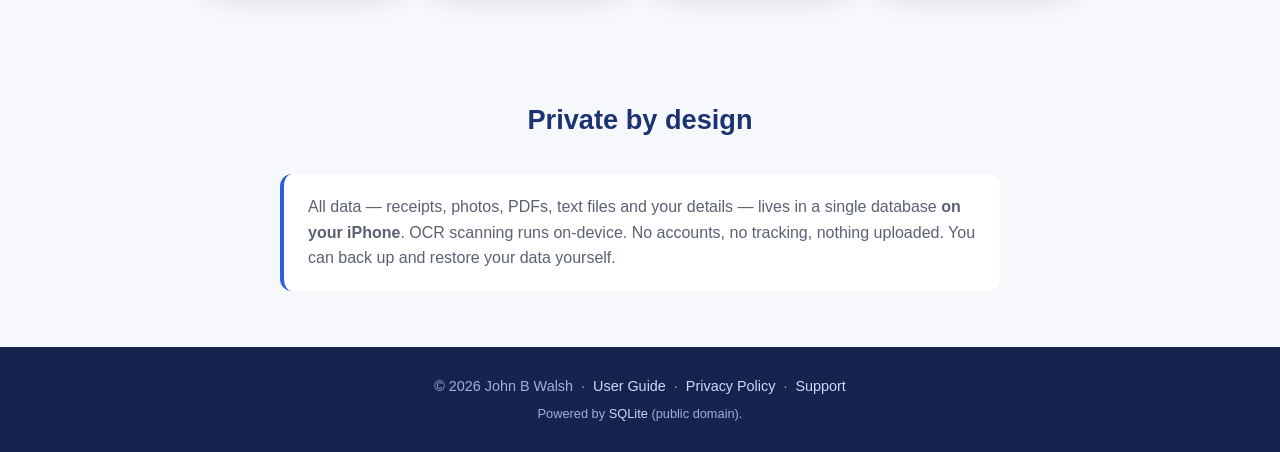
==== commit 87b378b4: "Use new Receipt Bench app icon as site logo; add favicons and touch icon" ====
--- a/index.html
+++ b/index.html
@@ -5,6 +5,10 @@
   <meta name="viewport" content="width=device-width, initial-scale=1.0">
   <title>Receipt Bench — Digital Receipts Manager</title>
   <meta name="description" content="Receipt Bench is a private expense tracker. Store receipts with photos, PDFs and text files, group them into reports, track mileage, and export as CSV or ZIP. Everything stays on your device.">
+  <link rel="icon" type="image/png" sizes="32x32" href="assets/favicon-32.png">
+  <link rel="icon" type="image/png" sizes="16x16" href="assets/favicon-16.png">
+  <link rel="apple-touch-icon" sizes="180x180" href="assets/apple-touch-icon.png">
+  <meta name="theme-color" content="#2C6BEB">
   <link rel="stylesheet" href="assets/style.css">
 </head>
 <body>
--- a/assets/style.css
+++ b/assets/style.css
@@ -30,12 +30,12 @@
   text-align: center;
 }
 header img.logo {
-  width: 88px;
-  height: 88px;
-  border-radius: 24px;
-  background: #ffffff;
-  padding: 10px;
-  box-shadow: 0 8px 24px rgba(0,0,0,.25);
+  width: 96px;
+  height: 96px;
+  border-radius: 22px;
+  background: transparent;
+  padding: 0;
+  box-shadow: 0 10px 28px rgba(0,0,0,.35);
   margin-bottom: 20px;
 }
 header h1 { font-size: 2rem; letter-spacing: .5px; }
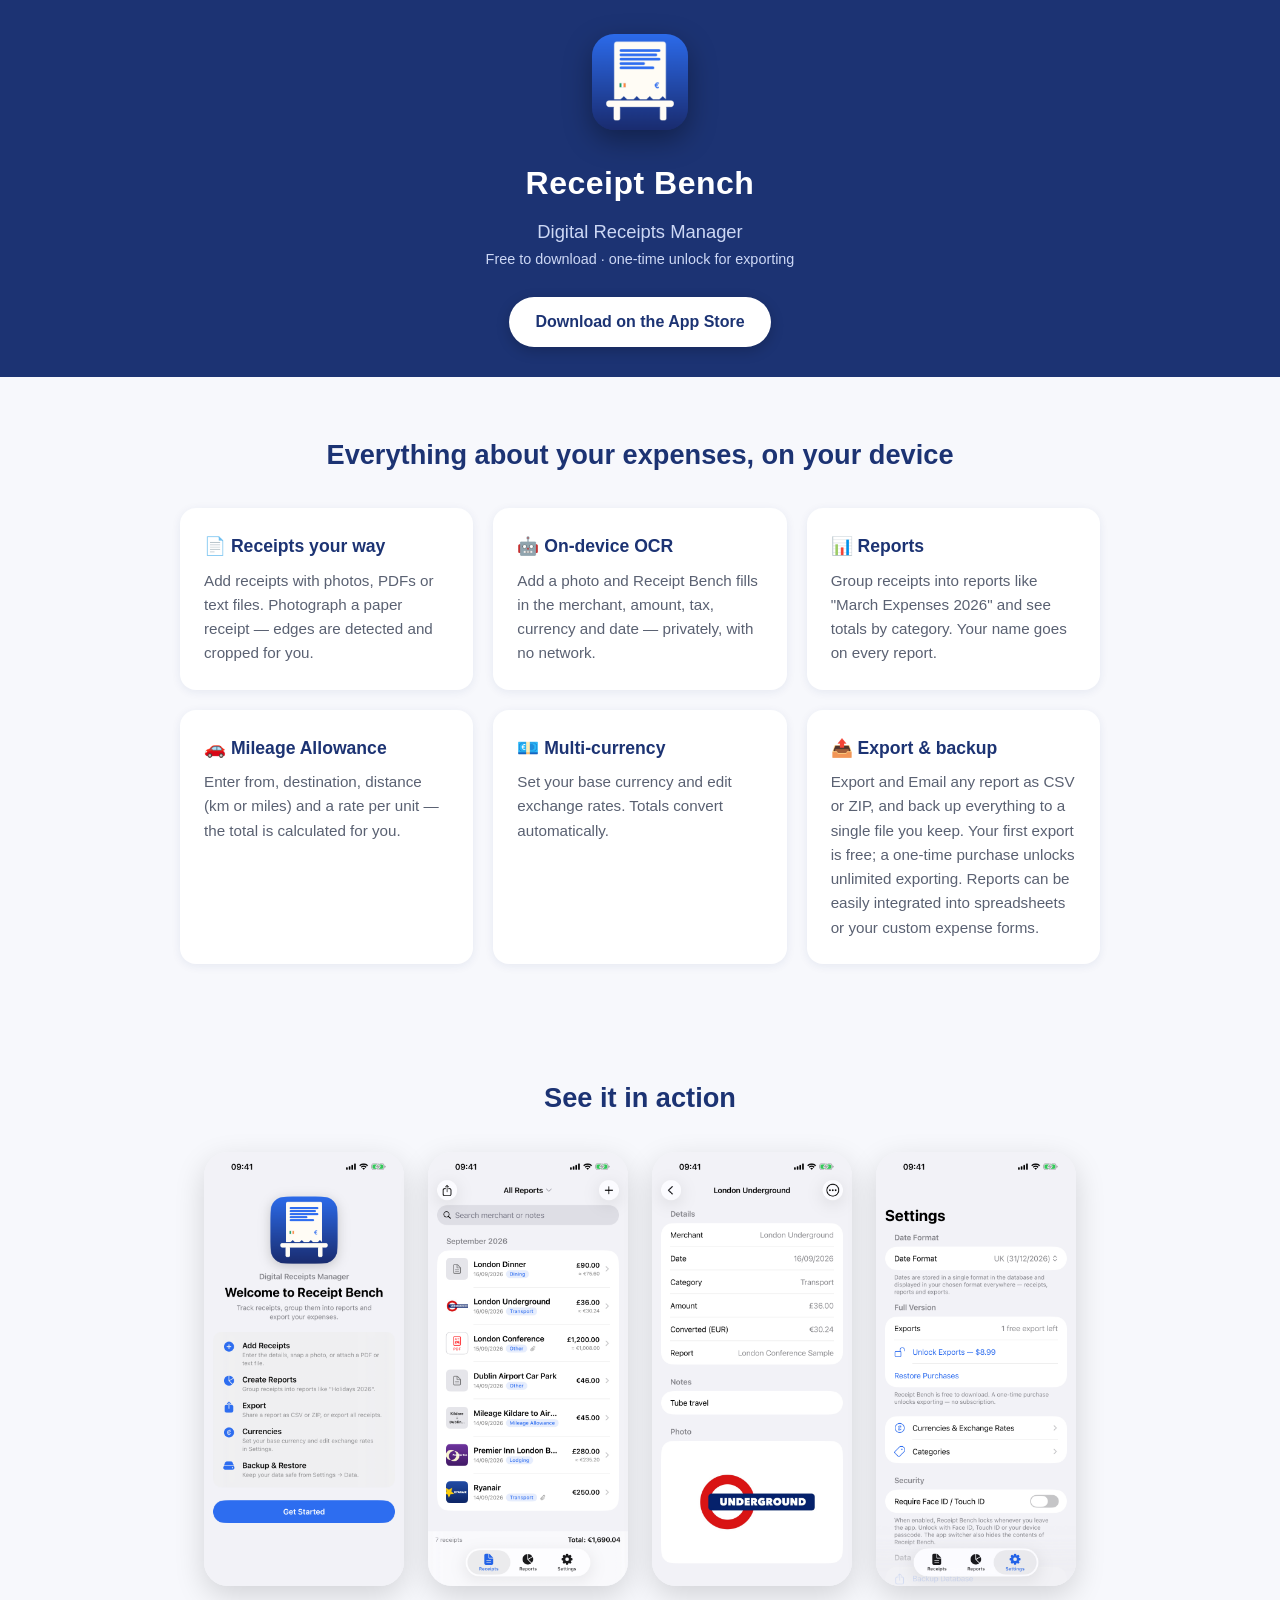
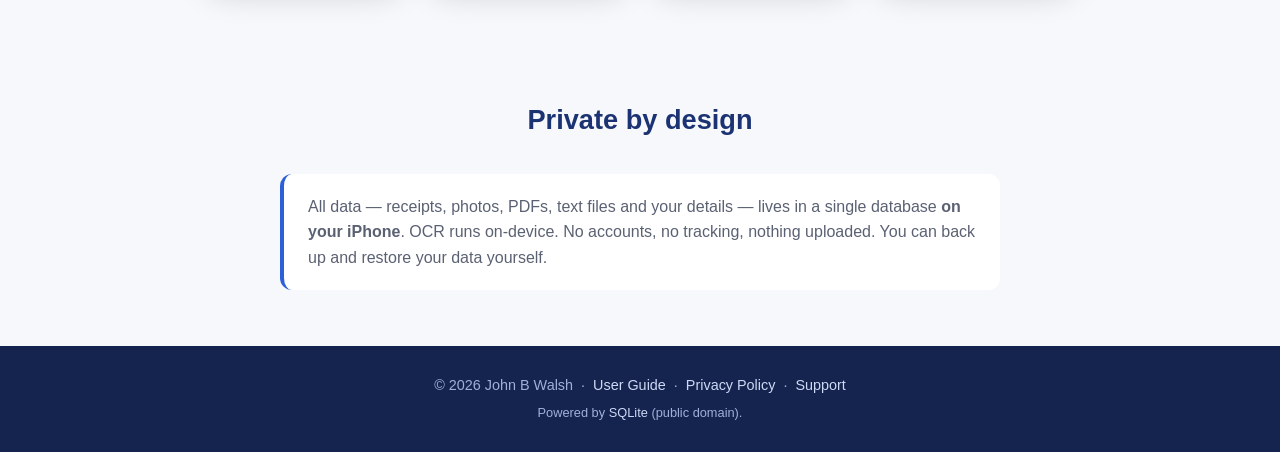
==== commit 2c25cdf1: "Clarify camera capture vs autofill wording" ====
--- a/index.html
+++ b/index.html
@@ -29,11 +29,11 @@
     <div class="features">
       <div class="feature">
         <h3>📄 Receipts your way</h3>
-        <p>Add receipts with photos, PDFs or text files. Scan paper receipts with the camera and auto-crop them.</p>
+        <p>Add receipts with photos, PDFs or text files. Photograph a paper receipt — edges are detected and cropped for you.</p>
       </div>
       <div class="feature">
         <h3>🤖 On-device OCR</h3>
-        <p>Scan a receipt photo and Receipt Bench fills in the merchant, amount, tax, currency and date — privately, with no network.</p>
+        <p>Add a photo and Receipt Bench fills in the merchant, amount, tax, currency and date — privately, with no network.</p>
       </div>
       <div class="feature">
         <h3>📊 Reports</h3>
@@ -72,7 +72,7 @@
     <h2>Private by design</h2>
     <div class="privacynote">
       All data — receipts, photos, PDFs, text files and your details — lives in a single database
-      <strong>on your iPhone</strong>. OCR scanning runs on-device. No accounts, no tracking,
+      <strong>on your iPhone</strong>. OCR runs on-device. No accounts, no tracking,
       nothing uploaded. You can back up and restore your data yourself.
     </div>
   </div>
